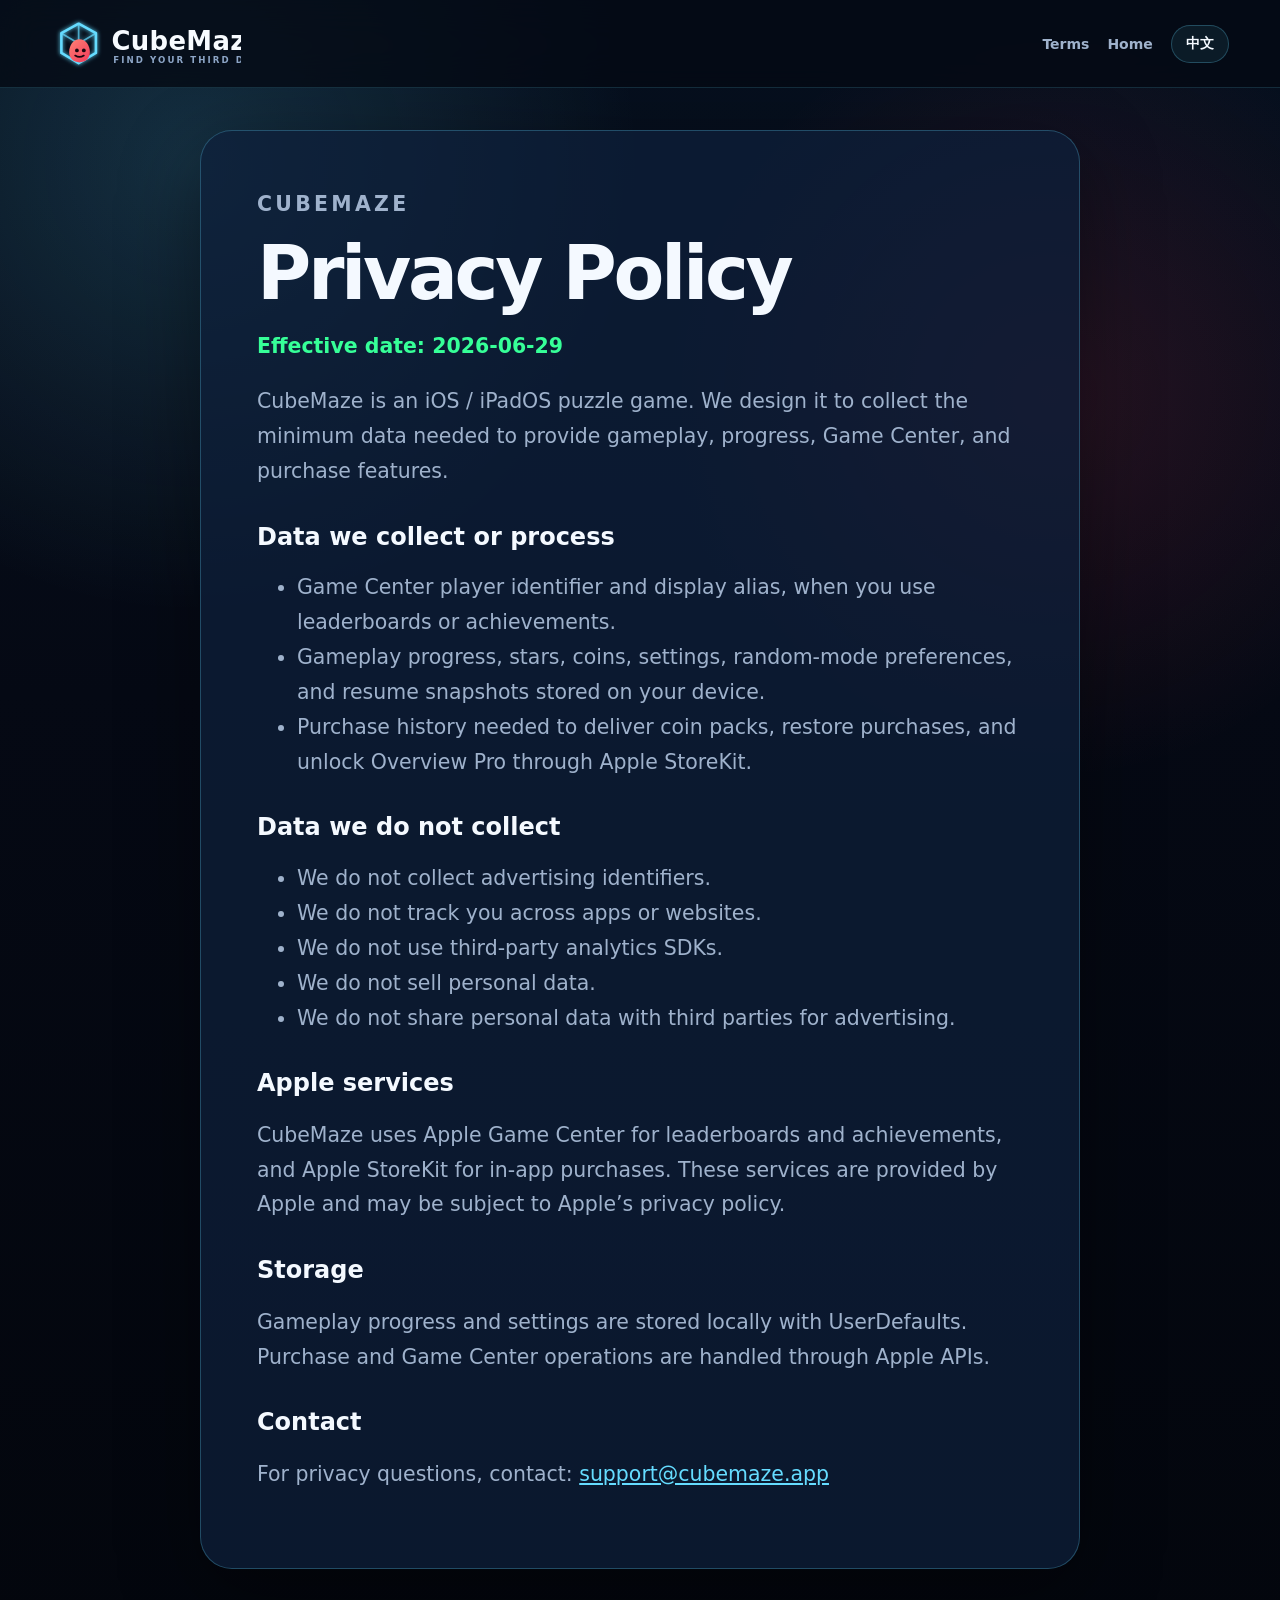
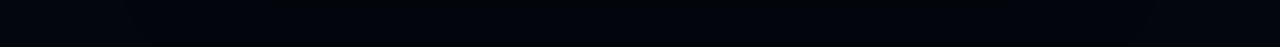
==== privacy.html @ 3e8142f6 "Refine language pages and gameplay section" ====
<!doctype html>
<html lang="en" data-lang="en">
<head>
  <meta charset="utf-8">
  <meta name="viewport" content="width=device-width, initial-scale=1">
  <title>CubeMaze Privacy Policy</title>
  <meta name="description" content="CubeMaze Privacy Policy">
  <meta name="theme-color" content="#050914">
  <link rel="icon" href="assets/favicon.svg" type="image/svg+xml">
  <link rel="stylesheet" href="styles.css">
</head>
<body>
  <header class="site-header">
    <a class="brand" href="index.html"><img src="assets/logo.svg" width="220" height="64" alt="CubeMaze"></a>
    <nav class="nav" aria-label="Legal navigation">
      <a href="terms.html" data-i18n="legal.nav.terms">Terms</a>
      <a href="index.html" data-i18n="legal.nav.home">Home</a>
      <button class="language-toggle" type="button" data-language-toggle aria-label="Switch language">
        <span data-lang-label>中文</span>
      </button>
    </nav>
  </header>
  <main class="legal-main">
    <article class="legal-page">
      <p class="eyebrow" data-i18n="legal.brand">CubeMaze</p>
      <h1 data-i18n="privacyPage.title">Privacy Policy</h1>
      <p class="effective" data-i18n="privacyPage.effective">Effective date: 2026-06-29</p>
      <p data-i18n="privacyPage.intro">CubeMaze is an iOS / iPadOS puzzle game. We design it to collect the minimum data needed to provide gameplay, progress, Game Center, and purchase features.</p>
      <h2 data-i18n="privacyPage.collect.title">Data we collect or process</h2>
      <ul>
        <li data-i18n="privacyPage.collect.gamecenter">Game Center player identifier and display alias, when you use leaderboards or achievements.</li>
        <li data-i18n="privacyPage.collect.local">Gameplay progress, stars, coins, settings, random-mode preferences, and resume snapshots stored on your device.</li>
        <li data-i18n="privacyPage.collect.purchase">Purchase history needed to deliver coin packs, restore purchases, and unlock Overview Pro through Apple StoreKit.</li>
      </ul>
      <h2 data-i18n="privacyPage.noCollect.title">Data we do not collect</h2>
      <ul>
        <li data-i18n="privacyPage.noCollect.ads">We do not collect advertising identifiers.</li>
        <li data-i18n="privacyPage.noCollect.track">We do not track you across apps or websites.</li>
        <li data-i18n="privacyPage.noCollect.analytics">We do not use third-party analytics SDKs.</li>
        <li data-i18n="privacyPage.noCollect.sell">We do not sell personal data.</li>
        <li data-i18n="privacyPage.noCollect.share">We do not share personal data with third parties for advertising.</li>
      </ul>
      <h2 data-i18n="privacyPage.apple.title">Apple services</h2>
      <p data-i18n="privacyPage.apple.body">CubeMaze uses Apple Game Center for leaderboards and achievements, and Apple StoreKit for in-app purchases. These services are provided by Apple and may be subject to Apple’s privacy policy.</p>
      <h2 data-i18n="privacyPage.storage.title">Storage</h2>
      <p data-i18n="privacyPage.storage.body">Gameplay progress and settings are stored locally with UserDefaults. Purchase and Game Center operations are handled through Apple APIs.</p>
      <h2 data-i18n="legal.contact.title">Contact</h2>
      <p><span data-i18n="privacyPage.contact">For privacy questions, contact:</span> <a href="mailto:support@cubemaze.app">support@cubemaze.app</a></p>
    </article>
  </main>
  <script src="app.js" defer></script>
</body>
</html>
---- styles.css ----
:root {
  color-scheme: dark;
  --bg: #050914;
  --bg-soft: #071326;
  --card: rgba(14, 32, 58, .74);
  --card-strong: rgba(18, 44, 78, .92);
  --text: #f4f9ff;
  --muted: #9fb2cc;
  --line: rgba(100, 220, 255, .26);
  --cyan: #65dcff;
  --green: #36ff98;
  --red: #f23b55;
  --gold: #ffd15c;
  --shadow: 0 24px 80px rgba(0, 0, 0, .38);
  font-family: Inter, ui-sans-serif, system-ui, -apple-system, BlinkMacSystemFont, "Segoe UI", sans-serif;
}

* { box-sizing: border-box; }

html {
  scroll-behavior: smooth;
  background: var(--bg);
}

body {
  margin: 0;
  min-width: 320px;
  color: var(--text);
  background:
    radial-gradient(circle at 15% 10%, rgba(101, 220, 255, .16), transparent 28rem),
    radial-gradient(circle at 82% 24%, rgba(242, 59, 85, .14), transparent 24rem),
    linear-gradient(180deg, #06101f 0%, var(--bg) 42%, #03060d 100%);
}

a { color: inherit; }

.site-header {
  position: sticky;
  top: 0;
  z-index: 20;
  display: flex;
  align-items: center;
  justify-content: space-between;
  gap: 24px;
  padding: 16px clamp(18px, 4vw, 56px);
  border-bottom: 1px solid rgba(101, 220, 255, .16);
  background: rgba(5, 9, 20, .78);
  backdrop-filter: blur(18px);
}

.brand {
  display: inline-flex;
  align-items: center;
  text-decoration: none;
}

.brand img { width: 190px; height: auto; }

.nav {
  display: flex;
  align-items: center;
  gap: 18px;
  color: var(--muted);
  font-size: 14px;
  font-weight: 700;
}

.nav a {
  text-decoration: none;
}

.nav a:hover { color: var(--text); }

.language-toggle {
  border: 1px solid var(--line);
  border-radius: 999px;
  padding: 9px 14px;
  color: var(--text);
  background: rgba(101, 220, 255, .08);
  font: inherit;
  cursor: pointer;
}

.language-toggle:hover {
  border-color: rgba(101, 220, 255, .62);
}

.section {
  width: min(1160px, calc(100% - 36px));
  margin: 0 auto;
  padding: clamp(54px, 8vw, 112px) 0;
}

.hero {
  display: grid;
  grid-template-columns: minmax(0, .9fr) minmax(360px, 1.08fr);
  align-items: center;
  gap: clamp(32px, 5vw, 76px);
  padding-top: clamp(36px, 7vw, 88px);
}

.hero-copy h1,
.section h2,
.legal-page h1 {
  margin: 0;
  letter-spacing: -.045em;
  line-height: .95;
}

.hero-copy h1 {
  max-width: 660px;
  font-size: clamp(56px, 8vw, 104px);
}

.section h2 {
  max-width: 780px;
  font-size: clamp(36px, 5vw, 66px);
}

.eyebrow {
  margin: 0 0 16px;
  color: var(--green);
  font-size: 13px;
  font-weight: 900;
  letter-spacing: .16em;
  text-transform: uppercase;
}

.hero-lede,
.section p,
.legal-page p,
.legal-page li {
  color: var(--muted);
  font-size: clamp(17px, 1.6vw, 21px);
  line-height: 1.7;
}

.hero-lede {
  max-width: 660px;
  margin: 26px 0 0;
}

.cta-row {
  display: flex;
  flex-wrap: wrap;
  gap: 14px;
  margin-top: 32px;
}

.button {
  display: inline-flex;
  align-items: center;
  justify-content: center;
  min-height: 52px;
  padding: 0 22px;
  border-radius: 999px;
  font-weight: 900;
  text-decoration: none;
}

.button.primary {
  background: var(--red);
  color: white;
  box-shadow: 0 18px 40px rgba(242, 59, 85, .34);
}

.button.secondary {
  border: 1px solid var(--line);
  color: var(--text);
  background: rgba(101, 220, 255, .08);
}

.stats {
  display: grid;
  grid-template-columns: repeat(3, minmax(0, 1fr));
  gap: 14px;
  max-width: 620px;
  margin: 38px 0 0;
}

.stats div,
.feature-card,
.legal-callout,
.legal-page {
  border: 1px solid var(--line);
  background: var(--card);
  box-shadow: var(--shadow);
}

.stats div {
  padding: 18px;
  border-radius: 22px;
}

.stats dt {
  font-size: 34px;
  font-weight: 950;
  color: var(--cyan);
}

.stats dd {
  margin: 4px 0 0;
  color: var(--muted);
  font-weight: 700;
}

.hero-art img,
.card-image {
  display: block;
  width: 100%;
  height: auto;
  border-radius: 32px;
  box-shadow: var(--shadow);
}

.split {
  display: grid;
  grid-template-columns: .72fr 1fr;
  align-items: center;
  gap: clamp(28px, 5vw, 64px);
}

.gameplay-section {
  display: grid;
  gap: 28px;
}

.gameplay-section > div:first-child {
  max-width: 860px;
}

.gameplay-layout {
  display: grid;
  grid-template-columns: minmax(0, 1.1fr) minmax(280px, .68fr);
  align-items: stretch;
  gap: 18px;
}

.gameplay-steps {
  display: grid;
  gap: 14px;
}

.gameplay-steps article {
  display: grid;
  grid-template-columns: 42px 1fr;
  column-gap: 14px;
  align-content: center;
  padding: 20px;
  border: 1px solid var(--line);
  border-radius: 24px;
  background: var(--card);
  box-shadow: var(--shadow);
}

.gameplay-steps span {
  display: inline-grid;
  place-items: center;
  width: 42px;
  height: 42px;
  border-radius: 14px;
  color: var(--bg);
  background: var(--green);
  font-size: 20px;
  font-weight: 950;
  grid-row: span 2;
}

.gameplay-steps h3 {
  margin: 0 0 6px;
  font-size: 20px;
}

.gameplay-steps p {
  margin: 0;
  font-size: 15px;
  line-height: 1.55;
}

.centered {
  margin-left: auto;
  margin-right: auto;
  text-align: center;
}

.feature-grid {
  display: grid;
  grid-template-columns: repeat(3, minmax(0, 1fr));
  gap: 18px;
  margin-top: 40px;
}

.feature-card {
  min-height: 250px;
  padding: 28px;
  border-radius: 28px;
}

.feature-icon {
  display: inline-grid;
  place-items: center;
  width: 48px;
  height: 48px;
  border-radius: 16px;
  color: var(--bg);
  background: var(--cyan);
  font-weight: 950;
}

.feature-card h3 {
  margin: 22px 0 10px;
  font-size: 23px;
}

.feature-card p {
  margin: 0;
  font-size: 16px;
}

.quote-section {
  padding-top: 20px;
  padding-bottom: 20px;
}

blockquote {
  margin: 0;
  padding: clamp(34px, 5vw, 62px);
  border: 1px solid rgba(255, 209, 92, .3);
  border-radius: 34px;
  color: var(--gold);
  background: rgba(255, 209, 92, .06);
  font-size: clamp(30px, 5vw, 58px);
  font-weight: 950;
  line-height: 1.08;
  text-align: center;
}

.legal-callout {
  display: grid;
  grid-template-columns: 1fr minmax(260px, 360px);
  gap: 30px;
  align-items: center;
  padding: clamp(28px, 5vw, 52px);
  border-radius: 34px;
}

.legal-callout p {
  margin-bottom: 0;
}

.legal-links {
  display: grid;
  gap: 12px;
}

.legal-links a {
  padding: 16px 18px;
  border: 1px solid var(--line);
  border-radius: 18px;
  color: var(--text);
  background: rgba(101, 220, 255, .07);
  font-weight: 850;
  text-decoration: none;
}

.site-footer {
  display: flex;
  justify-content: space-between;
  gap: 18px;
  padding: 28px clamp(18px, 4vw, 56px);
  color: var(--muted);
  border-top: 1px solid rgba(101, 220, 255, .16);
}

.site-footer p { margin: 0; }

.legal-main {
  padding: 42px 0 78px;
}

.legal-page {
  width: min(880px, calc(100% - 36px));
  margin: 0 auto;
  padding: clamp(28px, 5vw, 56px);
  border-radius: 32px;
}

.legal-page h1 {
  font-size: clamp(42px, 6vw, 74px);
}

.legal-page h2 {
  margin-top: 34px;
  color: var(--text);
}

.legal-page .effective {
  color: var(--green);
  font-weight: 900;
}

.legal-page a {
  color: var(--cyan);
}

@media (max-width: 900px) {
  .site-header {
    position: static;
    flex-direction: column;
    align-items: flex-start;
  }

  .nav {
    width: 100%;
    flex-wrap: wrap;
  }

  .hero,
  .split,
  .gameplay-layout,
  .legal-callout {
    grid-template-columns: 1fr;
  }

  .hero-art {
    order: -1;
  }

  .feature-grid {
    grid-template-columns: 1fr 1fr;
  }
}

@media (max-width: 620px) {
  .brand img { width: 164px; }
  .nav { gap: 12px; }
  .stats,
  .feature-grid {
    grid-template-columns: 1fr;
  }
  .site-footer {
    flex-direction: column;
  }
}
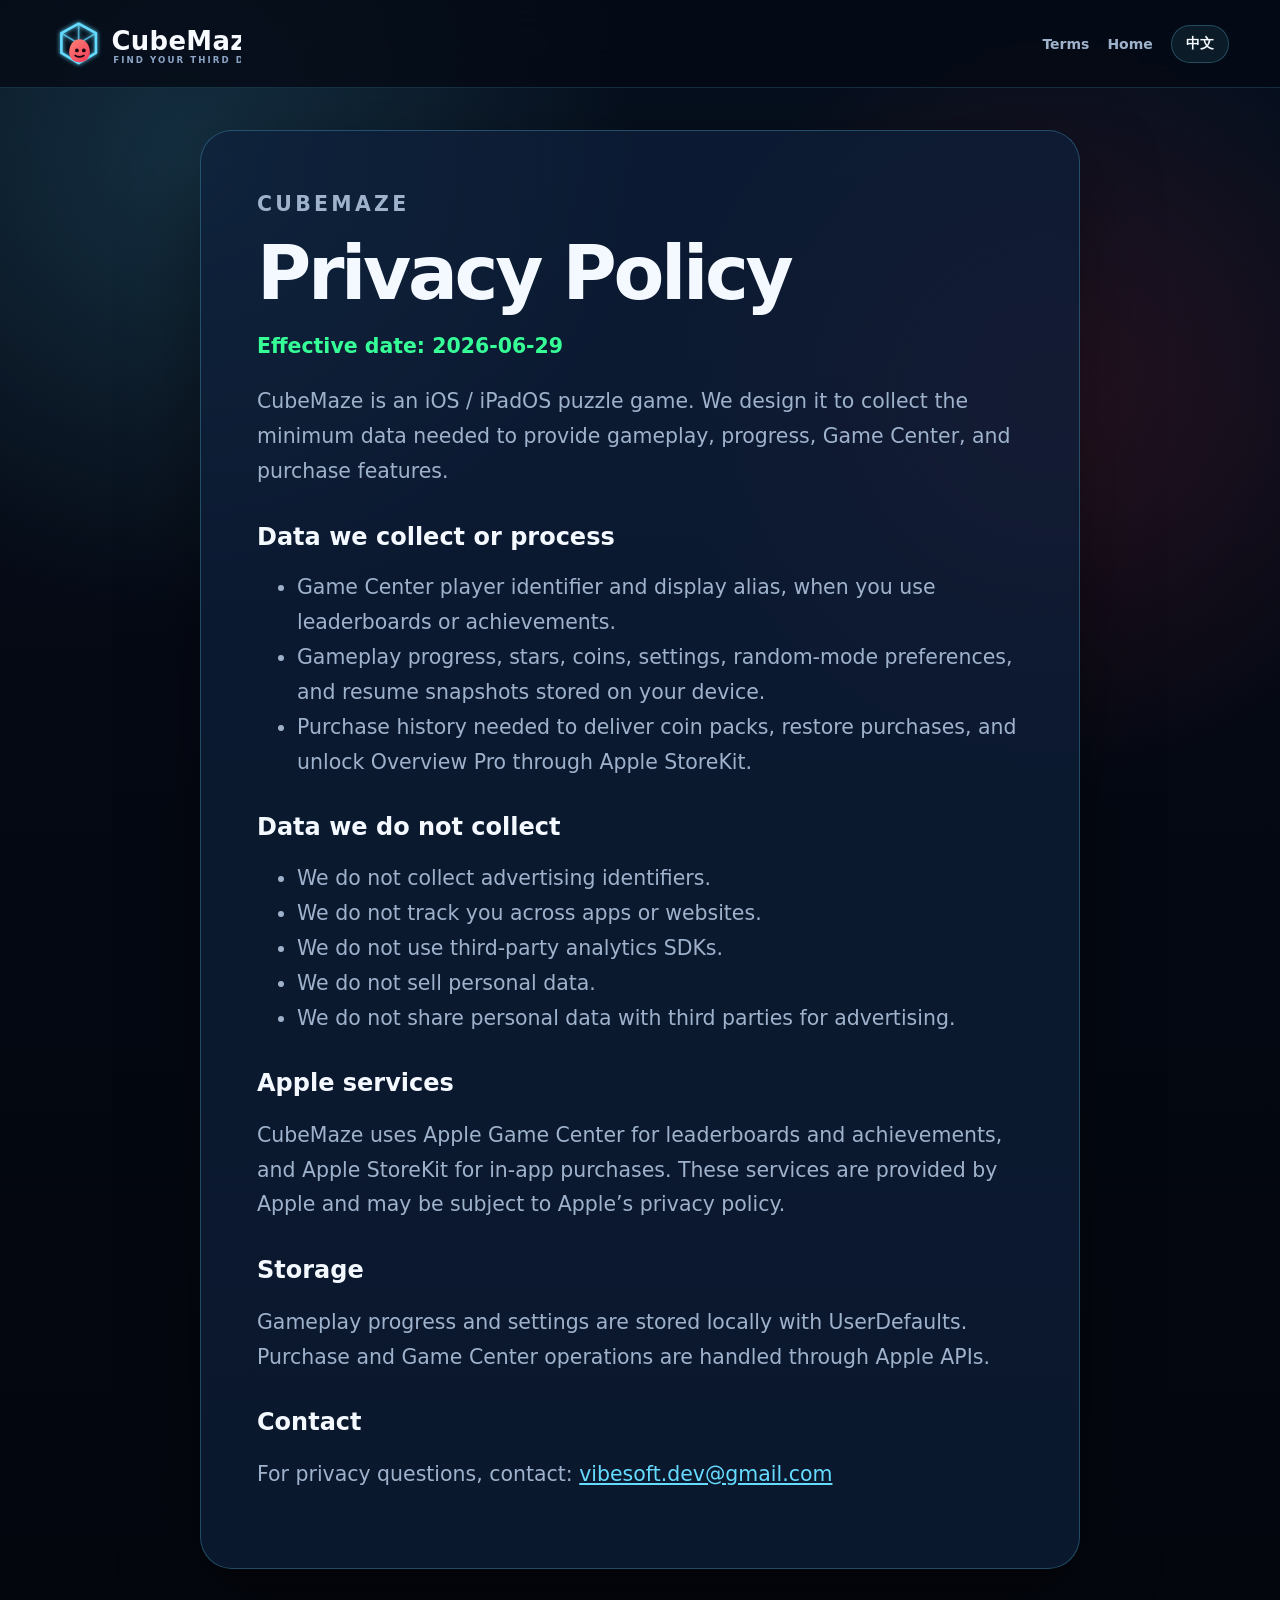
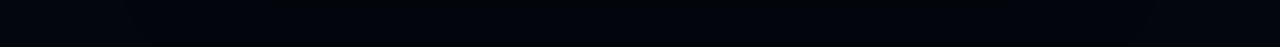
==== commit 6cee0d98: "Update support contact email" ====
--- a/privacy.html
+++ b/privacy.html
@@ -45,7 +45,7 @@
       <h2 data-i18n="privacyPage.storage.title">Storage</h2>
       <p data-i18n="privacyPage.storage.body">Gameplay progress and settings are stored locally with UserDefaults. Purchase and Game Center operations are handled through Apple APIs.</p>
       <h2 data-i18n="legal.contact.title">Contact</h2>
-      <p><span data-i18n="privacyPage.contact">For privacy questions, contact:</span> <a href="mailto:support@cubemaze.app">support@cubemaze.app</a></p>
+      <p><span data-i18n="privacyPage.contact">For privacy questions, contact:</span> <a href="mailto:vibesoft.dev@gmail.com">vibesoft.dev@gmail.com</a></p>
     </article>
   </main>
   <script src="app.js" defer></script>
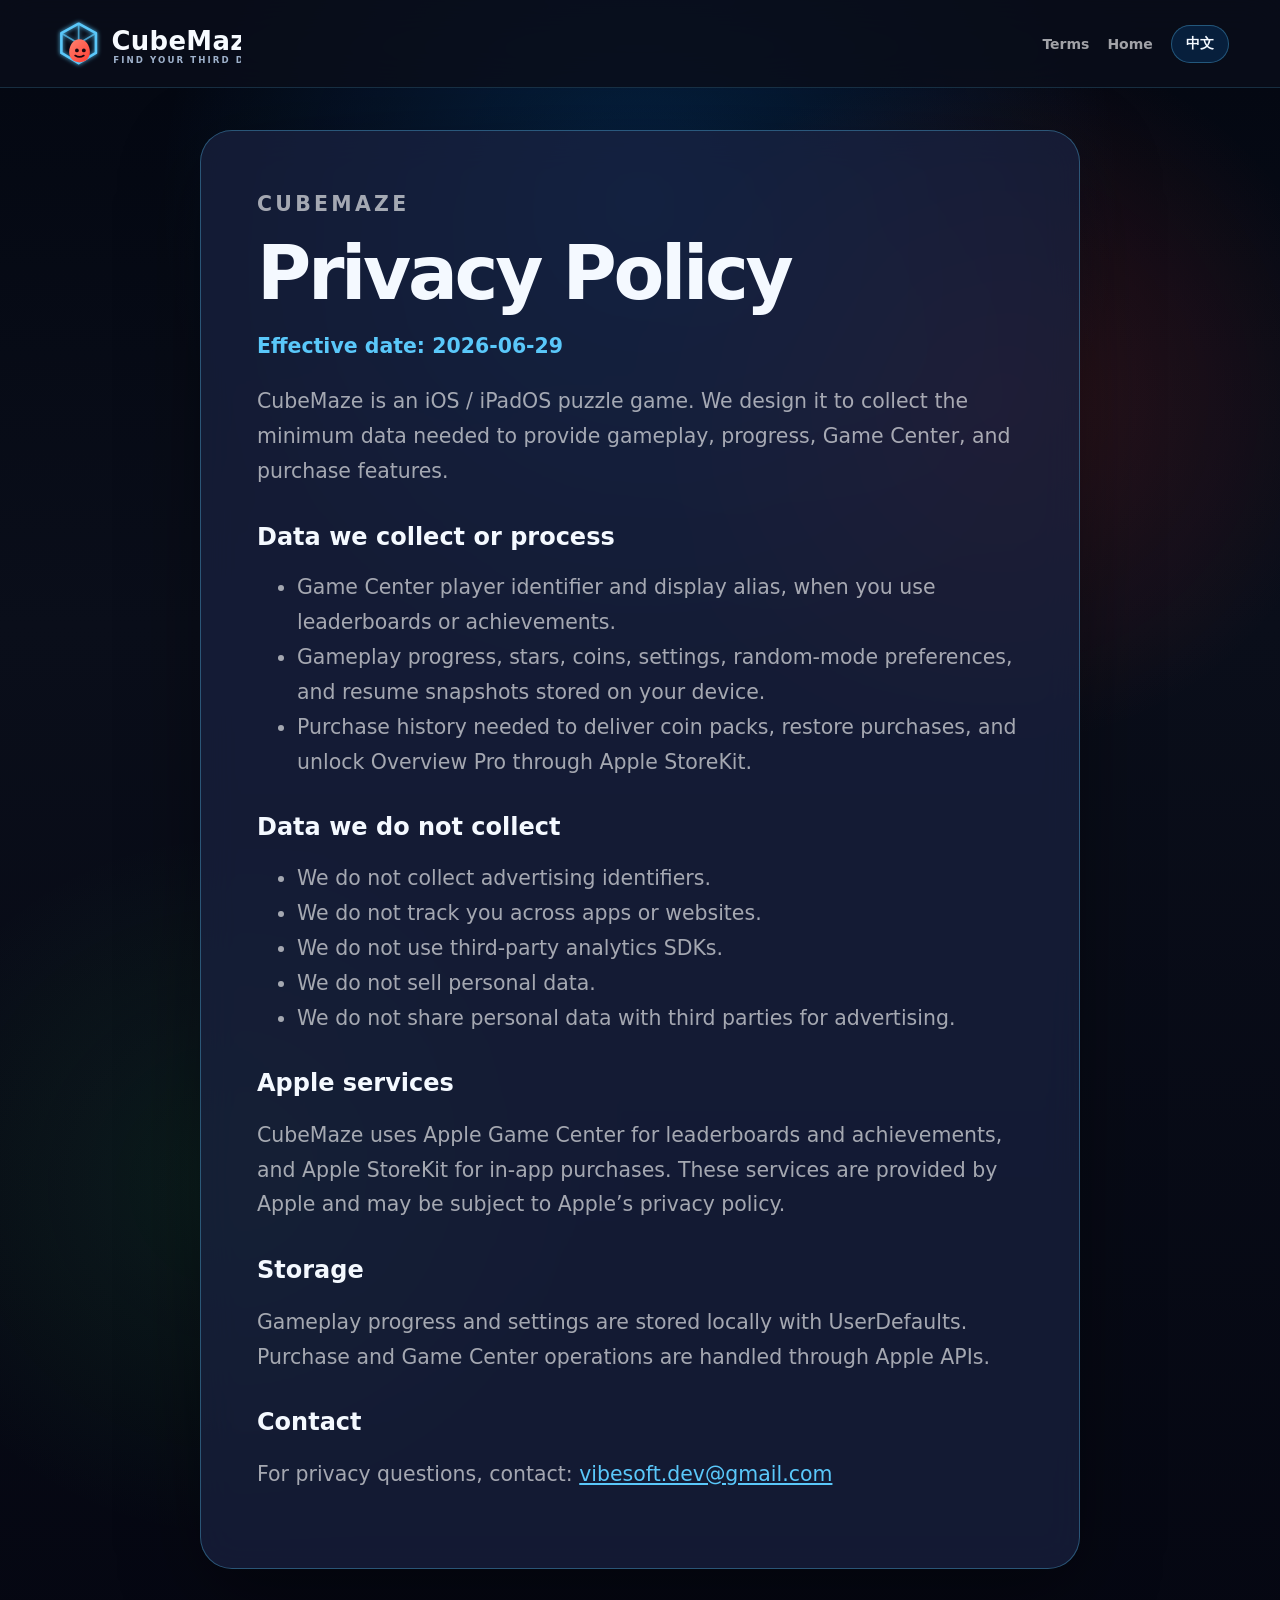
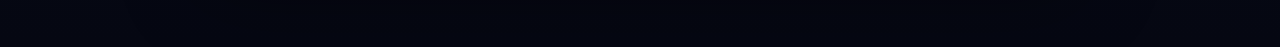
==== commit a5f12deb: "Align website visuals with app identity" ====
--- a/privacy.html
+++ b/privacy.html
@@ -5,7 +5,7 @@
   <meta name="viewport" content="width=device-width, initial-scale=1">
   <title>CubeMaze Privacy Policy</title>
   <meta name="description" content="CubeMaze Privacy Policy">
-  <meta name="theme-color" content="#050914">
+  <meta name="theme-color" content="#0a0e1a">
   <link rel="icon" href="assets/favicon.svg" type="image/svg+xml">
   <link rel="stylesheet" href="styles.css">
 </head>
--- a/styles.css
+++ b/styles.css
@@ -1,18 +1,21 @@
 :root {
   color-scheme: dark;
-  --bg: #050914;
-  --bg-soft: #071326;
-  --card: rgba(14, 32, 58, .74);
-  --card-strong: rgba(18, 44, 78, .92);
+  --bg: #0a0e1a;
+  --bg-soft: #101935;
+  --bg-elevated: #1a2240;
+  --card: rgba(26, 34, 64, .72);
+  --card-strong: rgba(26, 34, 64, .92);
   --text: #f4f9ff;
-  --muted: #9fb2cc;
-  --line: rgba(100, 220, 255, .26);
-  --cyan: #65dcff;
-  --green: #36ff98;
-  --red: #f23b55;
-  --gold: #ffd15c;
+  --muted: rgba(255, 255, 255, .62);
+  --line: rgba(90, 200, 250, .34);
+  --accent: #0a84ff;
+  --cyan: #5ac8fa;
+  --player: #ff3b30;
+  --goal: #34c759;
+  --warning: #ff9500;
+  --coin: #ffd60a;
   --shadow: 0 24px 80px rgba(0, 0, 0, .38);
-  font-family: Inter, ui-sans-serif, system-ui, -apple-system, BlinkMacSystemFont, "Segoe UI", sans-serif;
+  font-family: ui-rounded, "SF Pro Rounded", Inter, ui-sans-serif, system-ui, -apple-system, BlinkMacSystemFont, "Segoe UI", sans-serif;
 }
 
 * { box-sizing: border-box; }
@@ -27,9 +30,10 @@
   min-width: 320px;
   color: var(--text);
   background:
-    radial-gradient(circle at 15% 10%, rgba(101, 220, 255, .16), transparent 28rem),
-    radial-gradient(circle at 82% 24%, rgba(242, 59, 85, .14), transparent 24rem),
-    linear-gradient(180deg, #06101f 0%, var(--bg) 42%, #03060d 100%);
+    radial-gradient(circle at 50% 12%, rgba(10, 132, 255, .2), transparent 30rem),
+    radial-gradient(circle at 78% 24%, rgba(255, 59, 48, .16), transparent 22rem),
+    radial-gradient(circle at 18% 72%, rgba(52, 199, 89, .1), transparent 22rem),
+    linear-gradient(180deg, #030711 0%, var(--bg) 38%, #050712 100%);
 }
 
 a { color: inherit; }
@@ -43,8 +47,8 @@
   justify-content: space-between;
   gap: 24px;
   padding: 16px clamp(18px, 4vw, 56px);
-  border-bottom: 1px solid rgba(101, 220, 255, .16);
-  background: rgba(5, 9, 20, .78);
+  border-bottom: 1px solid rgba(90, 200, 250, .18);
+  background: rgba(10, 14, 26, .82);
   backdrop-filter: blur(18px);
 }
 
@@ -76,7 +80,7 @@
   border-radius: 999px;
   padding: 9px 14px;
   color: var(--text);
-  background: rgba(101, 220, 255, .08);
+  background: rgba(10, 132, 255, .16);
   font: inherit;
   cursor: pointer;
 }
@@ -119,7 +123,7 @@
 
 .eyebrow {
   margin: 0 0 16px;
-  color: var(--green);
+  color: var(--cyan);
   font-size: 13px;
   font-weight: 900;
   letter-spacing: .16em;
@@ -159,15 +163,15 @@
 }
 
 .button.primary {
-  background: var(--red);
+  background: var(--accent);
   color: white;
-  box-shadow: 0 18px 40px rgba(242, 59, 85, .34);
+  box-shadow: 0 18px 40px rgba(10, 132, 255, .4);
 }
 
 .button.secondary {
   border: 1px solid var(--line);
   color: var(--text);
-  background: rgba(101, 220, 255, .08);
+  background: rgba(26, 34, 64, .74);
 }
 
 .stats {
@@ -185,6 +189,7 @@
   border: 1px solid var(--line);
   background: var(--card);
   box-shadow: var(--shadow);
+  backdrop-filter: blur(18px);
 }
 
 .stats div {
@@ -210,6 +215,7 @@
   width: 100%;
   height: auto;
   border-radius: 32px;
+  border: 1px solid rgba(90, 200, 250, .22);
   box-shadow: var(--shadow);
 }
 
@@ -259,8 +265,8 @@
   width: 42px;
   height: 42px;
   border-radius: 14px;
-  color: var(--bg);
-  background: var(--green);
+  color: white;
+  background: var(--player);
   font-size: 20px;
   font-weight: 950;
   grid-row: span 2;
@@ -303,7 +309,7 @@
   height: 48px;
   border-radius: 16px;
   color: var(--bg);
-  background: var(--cyan);
+  background: var(--accent);
   font-weight: 950;
 }
 
@@ -325,10 +331,10 @@
 blockquote {
   margin: 0;
   padding: clamp(34px, 5vw, 62px);
-  border: 1px solid rgba(255, 209, 92, .3);
+  border: 1px solid rgba(255, 214, 10, .32);
   border-radius: 34px;
-  color: var(--gold);
-  background: rgba(255, 209, 92, .06);
+  color: var(--coin);
+  background: rgba(255, 214, 10, .06);
   font-size: clamp(30px, 5vw, 58px);
   font-weight: 950;
   line-height: 1.08;
@@ -358,7 +364,7 @@
   border: 1px solid var(--line);
   border-radius: 18px;
   color: var(--text);
-  background: rgba(101, 220, 255, .07);
+  background: rgba(10, 132, 255, .14);
   font-weight: 850;
   text-decoration: none;
 }
@@ -369,7 +375,7 @@
   gap: 18px;
   padding: 28px clamp(18px, 4vw, 56px);
   color: var(--muted);
-  border-top: 1px solid rgba(101, 220, 255, .16);
+  border-top: 1px solid rgba(90, 200, 250, .18);
 }
 
 .site-footer p { margin: 0; }
@@ -395,7 +401,7 @@
 }
 
 .legal-page .effective {
-  color: var(--green);
+  color: var(--cyan);
   font-weight: 900;
 }
 
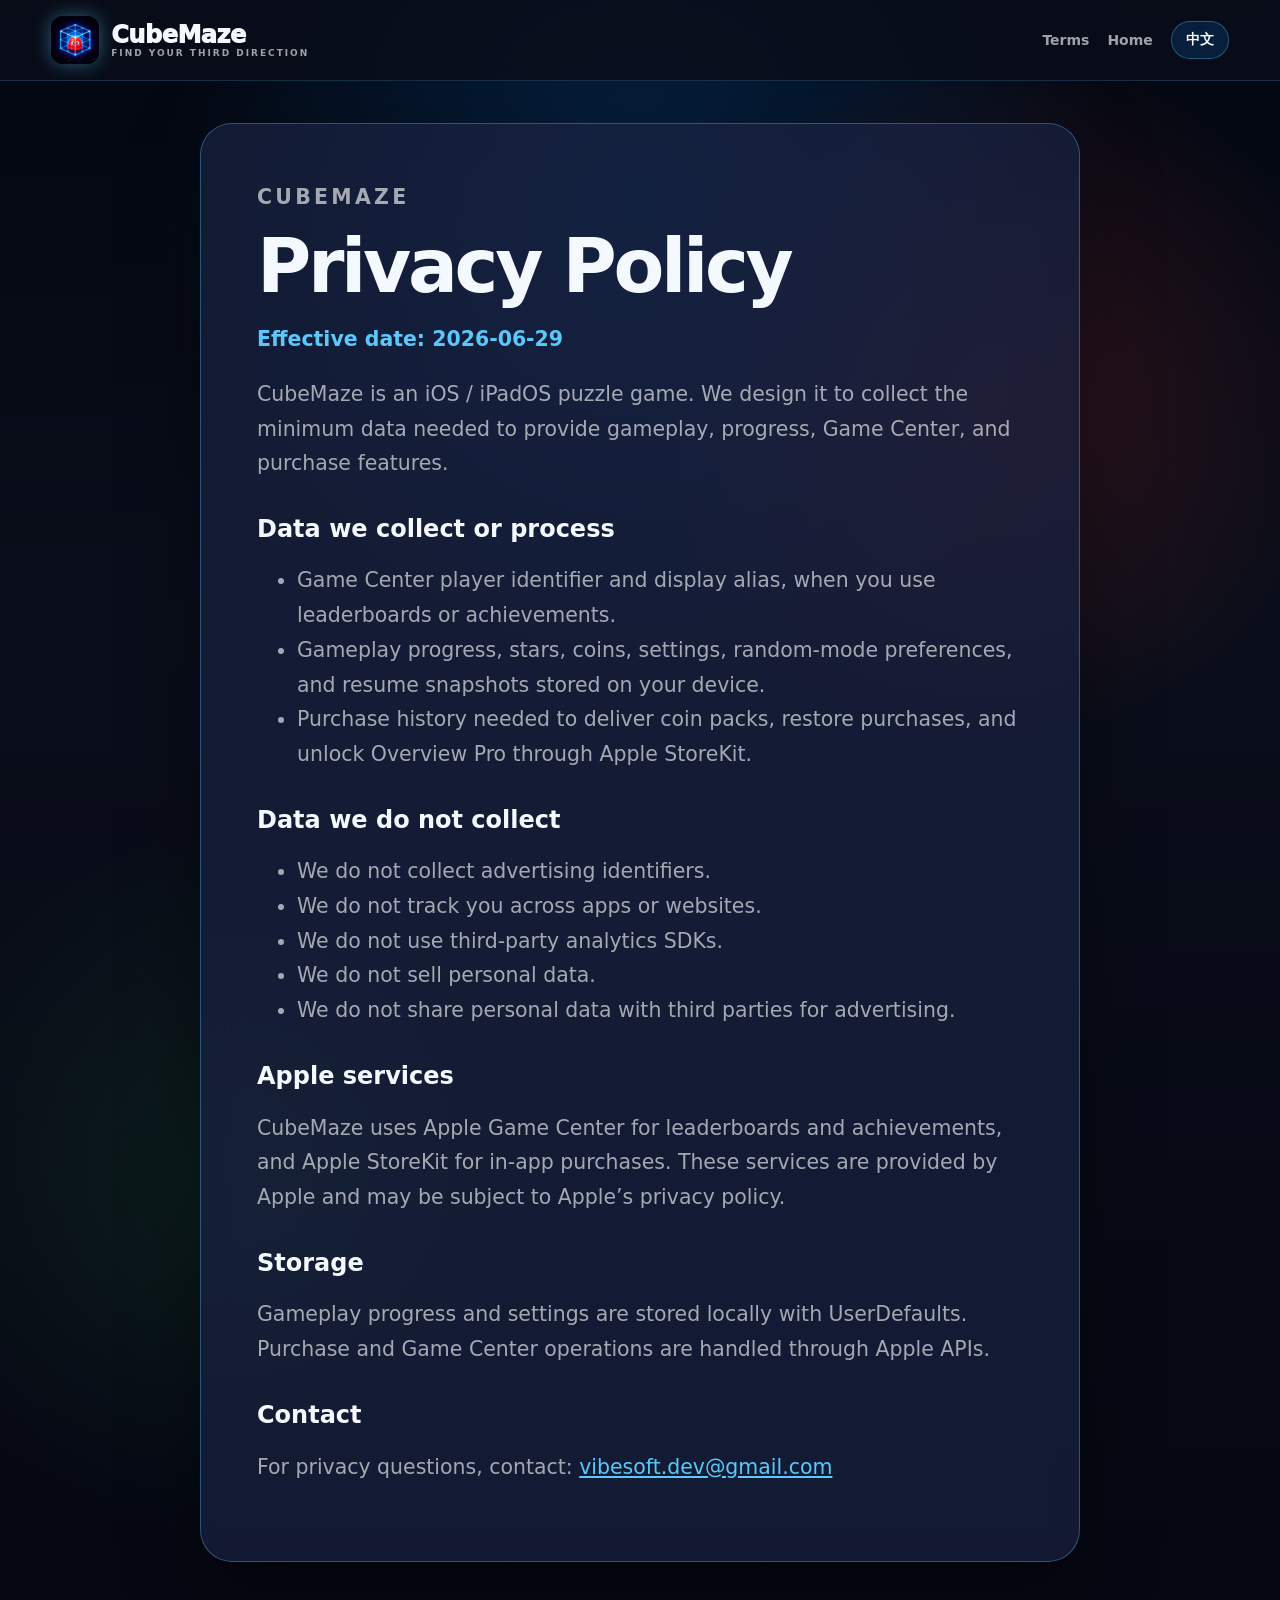
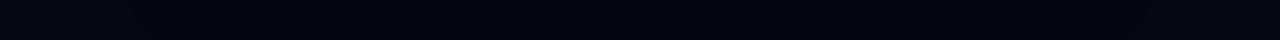
==== commit c8baf7d2: "Replace SVG art with stable PNG assets" ====
--- a/privacy.html
+++ b/privacy.html
@@ -6,12 +6,18 @@
   <title>CubeMaze Privacy Policy</title>
   <meta name="description" content="CubeMaze Privacy Policy">
   <meta name="theme-color" content="#0a0e1a">
-  <link rel="icon" href="assets/favicon.svg" type="image/svg+xml">
+  <link rel="icon" href="assets/app-icon.png" type="image/png">
   <link rel="stylesheet" href="styles.css">
 </head>
 <body>
   <header class="site-header">
-    <a class="brand" href="index.html"><img src="assets/logo.svg" width="220" height="64" alt="CubeMaze"></a>
+    <a class="brand" href="index.html" aria-label="CubeMaze home">
+      <img class="brand-icon" src="assets/app-icon.png" width="48" height="48" alt="">
+      <span class="brand-copy">
+        <span class="brand-title">CubeMaze</span>
+        <span class="brand-tagline">Find your third direction</span>
+      </span>
+    </a>
     <nav class="nav" aria-label="Legal navigation">
       <a href="terms.html" data-i18n="legal.nav.terms">Terms</a>
       <a href="index.html" data-i18n="legal.nav.home">Home</a>
--- a/styles.css
+++ b/styles.css
@@ -55,10 +55,38 @@
 .brand {
   display: inline-flex;
   align-items: center;
+  gap: 12px;
   text-decoration: none;
 }
 
-.brand img { width: 190px; height: auto; }
+.brand-icon {
+  width: 48px;
+  height: 48px;
+  border-radius: 12px;
+  box-shadow: 0 0 18px rgba(90, 200, 250, .42);
+}
+
+.brand-copy {
+  display: grid;
+  gap: 1px;
+}
+
+.brand-title {
+  color: var(--text);
+  font-size: 24px;
+  font-weight: 950;
+  letter-spacing: -.02em;
+  line-height: 1;
+}
+
+.brand-tagline {
+  color: var(--muted);
+  font-size: 9px;
+  font-weight: 900;
+  letter-spacing: .22em;
+  text-transform: uppercase;
+  white-space: nowrap;
+}
 
 .nav {
   display: flex;
@@ -438,7 +466,9 @@
 }
 
 @media (max-width: 620px) {
-  .brand img { width: 164px; }
+  .brand-icon { width: 42px; height: 42px; }
+  .brand-title { font-size: 21px; }
+  .brand-tagline { font-size: 8px; }
   .nav { gap: 12px; }
   .stats,
   .feature-grid {
